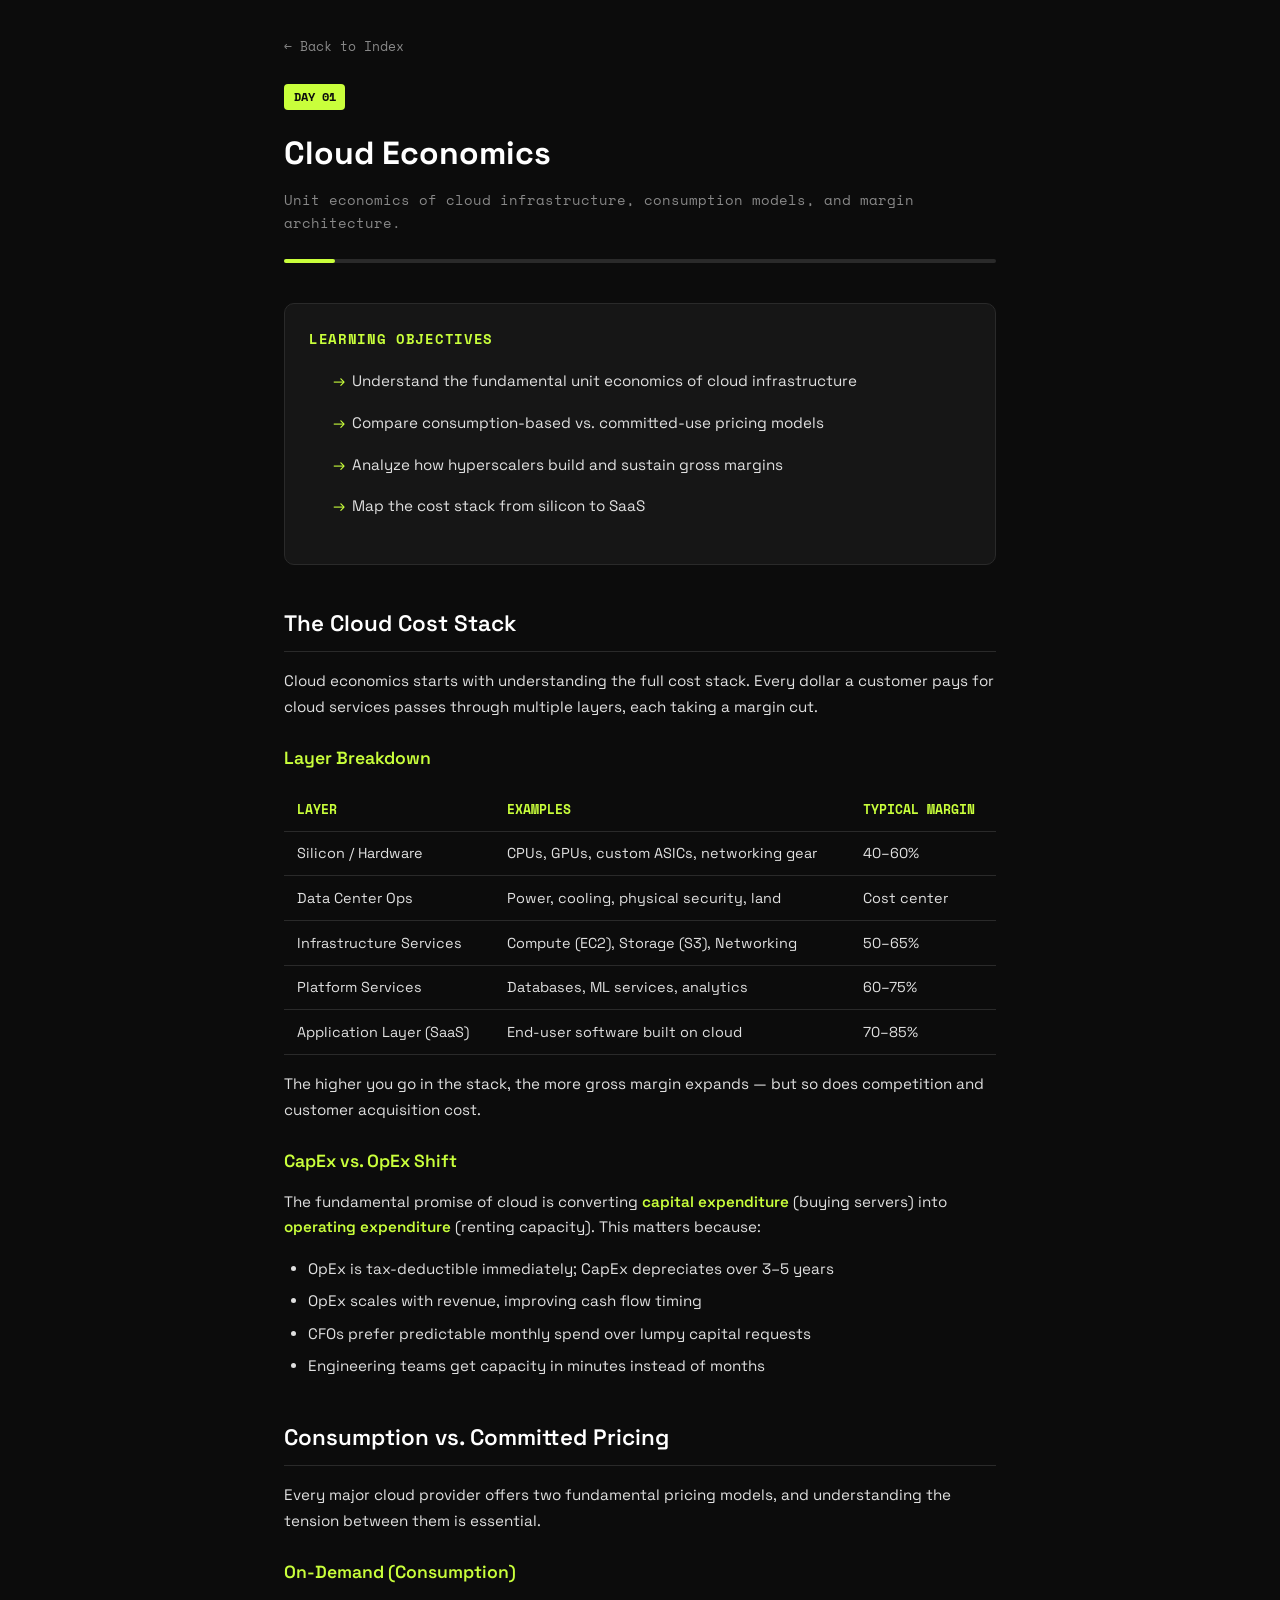
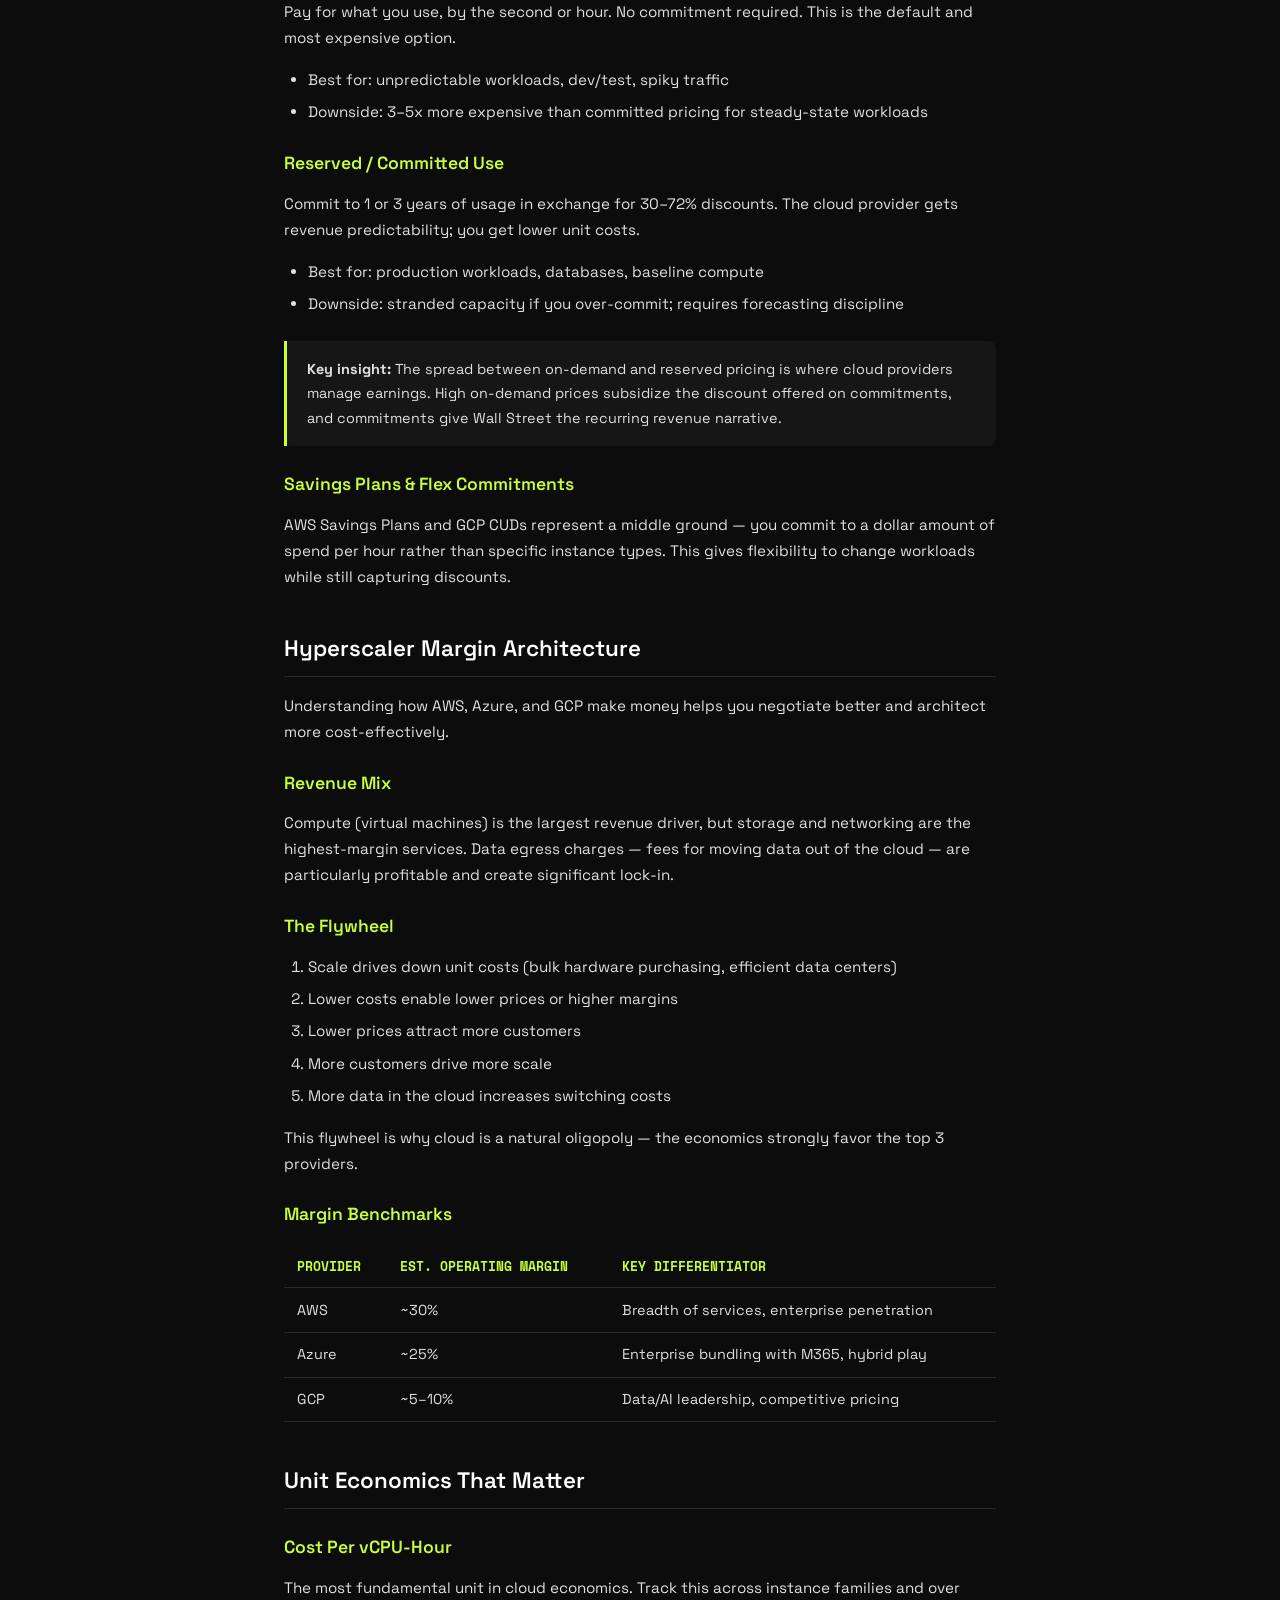
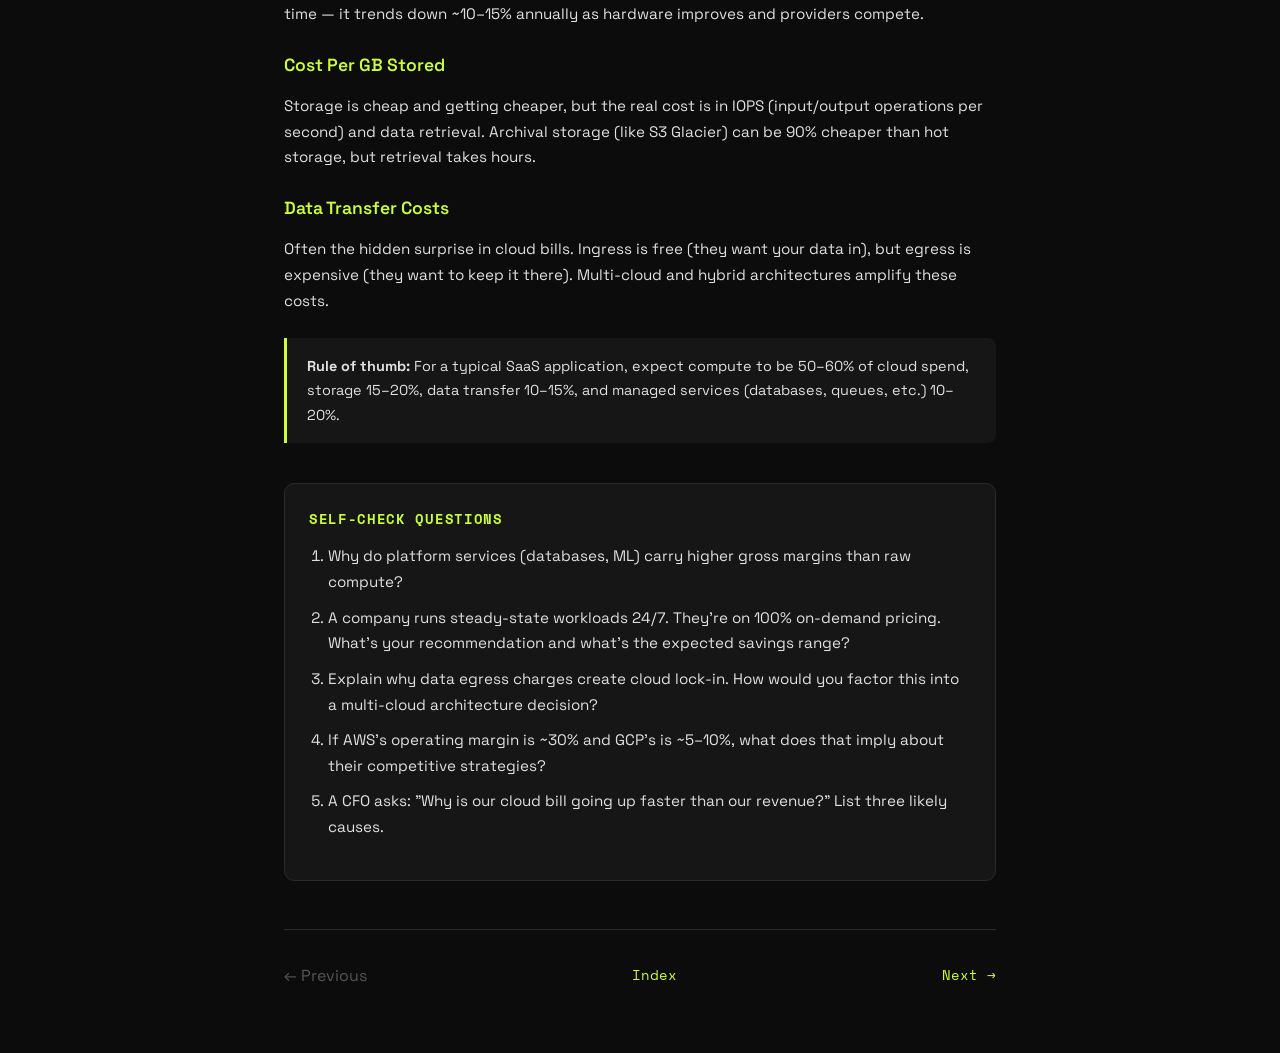
==== day-01.html @ c8cbfab1 "Add lesson HTML files 15 HTML files for the 14-day career upskill lesson site: index.html + day-01 t" ====
<!DOCTYPE html>
<html lang="en">
<head>
  <meta charset="UTF-8">
  <meta name="viewport" content="width=device-width, initial-scale=1.0">
  <title>Day 01 — Cloud Economics | 14-Day Career Upskill</title>
  <link rel="preconnect" href="https://fonts.googleapis.com">
  <link rel="preconnect" href="https://fonts.gstatic.com" crossorigin>
  <link href="https://fonts.googleapis.com/css2?family=Space+Grotesk:wght@400;500;600;700&family=Space+Mono:wght@400;700&display=swap" rel="stylesheet">
  <style>
    *, *::before, *::after { box-sizing: border-box; margin: 0; padding: 0; }
    body { background: #0c0c0c; color: #e0e0e0; font-family: 'Space Grotesk', sans-serif; line-height: 1.7; min-height: 100vh; }
    .container { max-width: 760px; margin: 0 auto; padding: 2rem 1.5rem 4rem; }
    header { margin-bottom: 2.5rem; }
    .day-badge { display: inline-block; font-family: 'Space Mono', monospace; font-size: 0.75rem; font-weight: 700; color: #0c0c0c; background: #c9ff3b; padding: 0.2rem 0.6rem; border-radius: 4px; margin-bottom: 1rem; }
    h1 { font-size: 2rem; font-weight: 700; color: #fff; margin-bottom: 0.5rem; }
    .subtitle { font-family: 'Space Mono', monospace; font-size: 0.85rem; color: #888; }
    .progress-bar { width: 100%; height: 4px; background: #2a2a2a; border-radius: 2px; margin: 1.5rem 0; }
    .progress-fill { height: 100%; background: #c9ff3b; border-radius: 2px; width: 7.14%; }
    .objectives { background: #161616; border: 1px solid #2a2a2a; border-radius: 10px; padding: 1.5rem; margin-bottom: 2.5rem; }
    .objectives h2 { font-size: 0.85rem; font-family: 'Space Mono', monospace; color: #c9ff3b; text-transform: uppercase; letter-spacing: 0.05em; margin-bottom: 0.75rem; }
    .objectives ul { list-style: none; }
    .objectives li { padding: 0.3rem 0; padding-left: 1.2rem; position: relative; font-size: 0.95rem; }
    .objectives li::before { content: '→'; position: absolute; left: 0; color: #c9ff3b; }
    section { margin-bottom: 2.5rem; }
    section h2 { font-size: 1.4rem; font-weight: 600; color: #fff; margin-bottom: 1rem; border-bottom: 1px solid #2a2a2a; padding-bottom: 0.5rem; }
    section h3 { font-size: 1.1rem; font-weight: 600; color: #c9ff3b; margin: 1.5rem 0 0.75rem; }
    p { margin-bottom: 1rem; font-size: 0.95rem; }
    ul, ol { margin: 0.5rem 0 1rem 1.5rem; font-size: 0.95rem; }
    li { margin-bottom: 0.4rem; }
    .key-term { color: #c9ff3b; font-weight: 600; }
    .callout { background: #161616; border-left: 3px solid #c9ff3b; padding: 1rem 1.25rem; margin: 1.5rem 0; border-radius: 0 8px 8px 0; font-size: 0.9rem; }
    .self-check { background: #161616; border: 1px solid #2a2a2a; border-radius: 10px; padding: 1.5rem; margin: 2.5rem 0; }
    .self-check h2 { font-size: 0.85rem; font-family: 'Space Mono', monospace; color: #c9ff3b; text-transform: uppercase; letter-spacing: 0.05em; margin-bottom: 0.75rem; }
    .self-check ol { margin-left: 1.2rem; }
    .self-check li { margin-bottom: 0.6rem; font-size: 0.95rem; }
    nav.lesson-nav { display: flex; justify-content: space-between; align-items: center; padding-top: 2rem; border-top: 1px solid #2a2a2a; margin-top: 3rem; }
    nav.lesson-nav a { font-family: 'Space Mono', monospace; font-size: 0.85rem; color: #c9ff3b; text-decoration: none; transition: opacity 0.2s; }
    nav.lesson-nav a:hover { opacity: 0.8; }
    nav.lesson-nav .disabled { color: #555; pointer-events: none; }
    .back-link { display: inline-block; font-family: 'Space Mono', monospace; font-size: 0.8rem; color: #888; text-decoration: none; margin-bottom: 1.5rem; transition: color 0.2s; }
    .back-link:hover { color: #c9ff3b; }
    code { font-family: 'Space Mono', monospace; background: #1a1a1a; padding: 0.15rem 0.4rem; border-radius: 4px; font-size: 0.85rem; color: #c9ff3b; }
    table { width: 100%; border-collapse: collapse; margin: 1rem 0; font-size: 0.9rem; }
    th, td { padding: 0.6rem 0.8rem; text-align: left; border-bottom: 1px solid #2a2a2a; }
    th { color: #c9ff3b; font-family: 'Space Mono', monospace; font-size: 0.8rem; text-transform: uppercase; }
  </style>
</head>
<body>
  <div class="container">
    <a href="index.html" class="back-link">← Back to Index</a>
    <header>
      <span class="day-badge">DAY 01</span>
      <h1>Cloud Economics</h1>
      <p class="subtitle">Unit economics of cloud infrastructure, consumption models, and margin architecture.</p>
      <div class="progress-bar"><div class="progress-fill"></div></div>
    </header>

    <div class="objectives">
      <h2>Learning Objectives</h2>
      <ul>
        <li>Understand the fundamental unit economics of cloud infrastructure</li>
        <li>Compare consumption-based vs. committed-use pricing models</li>
        <li>Analyze how hyperscalers build and sustain gross margins</li>
        <li>Map the cost stack from silicon to SaaS</li>
      </ul>
    </div>

    <section>
      <h2>The Cloud Cost Stack</h2>
      <p>Cloud economics starts with understanding the full cost stack. Every dollar a customer pays for cloud services passes through multiple layers, each taking a margin cut.</p>

      <h3>Layer Breakdown</h3>
      <table>
        <thead>
          <tr><th>Layer</th><th>Examples</th><th>Typical Margin</th></tr>
        </thead>
        <tbody>
          <tr><td>Silicon / Hardware</td><td>CPUs, GPUs, custom ASICs, networking gear</td><td>40–60%</td></tr>
          <tr><td>Data Center Ops</td><td>Power, cooling, physical security, land</td><td>Cost center</td></tr>
          <tr><td>Infrastructure Services</td><td>Compute (EC2), Storage (S3), Networking</td><td>50–65%</td></tr>
          <tr><td>Platform Services</td><td>Databases, ML services, analytics</td><td>60–75%</td></tr>
          <tr><td>Application Layer (SaaS)</td><td>End-user software built on cloud</td><td>70–85%</td></tr>
        </tbody>
      </table>
      <p>The higher you go in the stack, the more gross margin expands — but so does competition and customer acquisition cost.</p>

      <h3>CapEx vs. OpEx Shift</h3>
      <p>The fundamental promise of cloud is converting <span class="key-term">capital expenditure</span> (buying servers) into <span class="key-term">operating expenditure</span> (renting capacity). This matters because:</p>
      <ul>
        <li>OpEx is tax-deductible immediately; CapEx depreciates over 3–5 years</li>
        <li>OpEx scales with revenue, improving cash flow timing</li>
        <li>CFOs prefer predictable monthly spend over lumpy capital requests</li>
        <li>Engineering teams get capacity in minutes instead of months</li>
      </ul>
    </section>

    <section>
      <h2>Consumption vs. Committed Pricing</h2>
      <p>Every major cloud provider offers two fundamental pricing models, and understanding the tension between them is essential.</p>

      <h3>On-Demand (Consumption)</h3>
      <p>Pay for what you use, by the second or hour. No commitment required. This is the default and most expensive option.</p>
      <ul>
        <li>Best for: unpredictable workloads, dev/test, spiky traffic</li>
        <li>Downside: 3–5x more expensive than committed pricing for steady-state workloads</li>
      </ul>

      <h3>Reserved / Committed Use</h3>
      <p>Commit to 1 or 3 years of usage in exchange for 30–72% discounts. The cloud provider gets revenue predictability; you get lower unit costs.</p>
      <ul>
        <li>Best for: production workloads, databases, baseline compute</li>
        <li>Downside: stranded capacity if you over-commit; requires forecasting discipline</li>
      </ul>

      <div class="callout">
        <strong>Key insight:</strong> The spread between on-demand and reserved pricing is where cloud providers manage earnings. High on-demand prices subsidize the discount offered on commitments, and commitments give Wall Street the recurring revenue narrative.
      </div>

      <h3>Savings Plans & Flex Commitments</h3>
      <p>AWS Savings Plans and GCP CUDs represent a middle ground — you commit to a dollar amount of spend per hour rather than specific instance types. This gives flexibility to change workloads while still capturing discounts.</p>
    </section>

    <section>
      <h2>Hyperscaler Margin Architecture</h2>
      <p>Understanding how AWS, Azure, and GCP make money helps you negotiate better and architect more cost-effectively.</p>

      <h3>Revenue Mix</h3>
      <p>Compute (virtual machines) is the largest revenue driver, but storage and networking are the highest-margin services. Data egress charges — fees for moving data out of the cloud — are particularly profitable and create significant lock-in.</p>

      <h3>The Flywheel</h3>
      <ol>
        <li>Scale drives down unit costs (bulk hardware purchasing, efficient data centers)</li>
        <li>Lower costs enable lower prices or higher margins</li>
        <li>Lower prices attract more customers</li>
        <li>More customers drive more scale</li>
        <li>More data in the cloud increases switching costs</li>
      </ol>
      <p>This flywheel is why cloud is a natural oligopoly — the economics strongly favor the top 3 providers.</p>

      <h3>Margin Benchmarks</h3>
      <table>
        <thead>
          <tr><th>Provider</th><th>Est. Operating Margin</th><th>Key Differentiator</th></tr>
        </thead>
        <tbody>
          <tr><td>AWS</td><td>~30%</td><td>Breadth of services, enterprise penetration</td></tr>
          <tr><td>Azure</td><td>~25%</td><td>Enterprise bundling with M365, hybrid play</td></tr>
          <tr><td>GCP</td><td>~5–10%</td><td>Data/AI leadership, competitive pricing</td></tr>
        </tbody>
      </table>
    </section>

    <section>
      <h2>Unit Economics That Matter</h2>

      <h3>Cost Per vCPU-Hour</h3>
      <p>The most fundamental unit in cloud economics. Track this across instance families and over time — it trends down ~10–15% annually as hardware improves and providers compete.</p>

      <h3>Cost Per GB Stored</h3>
      <p>Storage is cheap and getting cheaper, but the real cost is in IOPS (input/output operations per second) and data retrieval. Archival storage (like S3 Glacier) can be 90% cheaper than hot storage, but retrieval takes hours.</p>

      <h3>Data Transfer Costs</h3>
      <p>Often the hidden surprise in cloud bills. Ingress is free (they want your data in), but egress is expensive (they want to keep it there). Multi-cloud and hybrid architectures amplify these costs.</p>

      <div class="callout">
        <strong>Rule of thumb:</strong> For a typical SaaS application, expect compute to be 50–60% of cloud spend, storage 15–20%, data transfer 10–15%, and managed services (databases, queues, etc.) 10–20%.
      </div>
    </section>

    <div class="self-check">
      <h2>Self-Check Questions</h2>
      <ol>
        <li>Why do platform services (databases, ML) carry higher gross margins than raw compute?</li>
        <li>A company runs steady-state workloads 24/7. They're on 100% on-demand pricing. What's your recommendation and what's the expected savings range?</li>
        <li>Explain why data egress charges create cloud lock-in. How would you factor this into a multi-cloud architecture decision?</li>
        <li>If AWS's operating margin is ~30% and GCP's is ~5–10%, what does that imply about their competitive strategies?</li>
        <li>A CFO asks: "Why is our cloud bill going up faster than our revenue?" List three likely causes.</li>
      </ol>
    </div>

    <nav class="lesson-nav">
      <span class="disabled">← Previous</span>
      <a href="index.html">Index</a>
      <a href="day-02.html">Next →</a>
    </nav>
  </div>
</body>
</html>
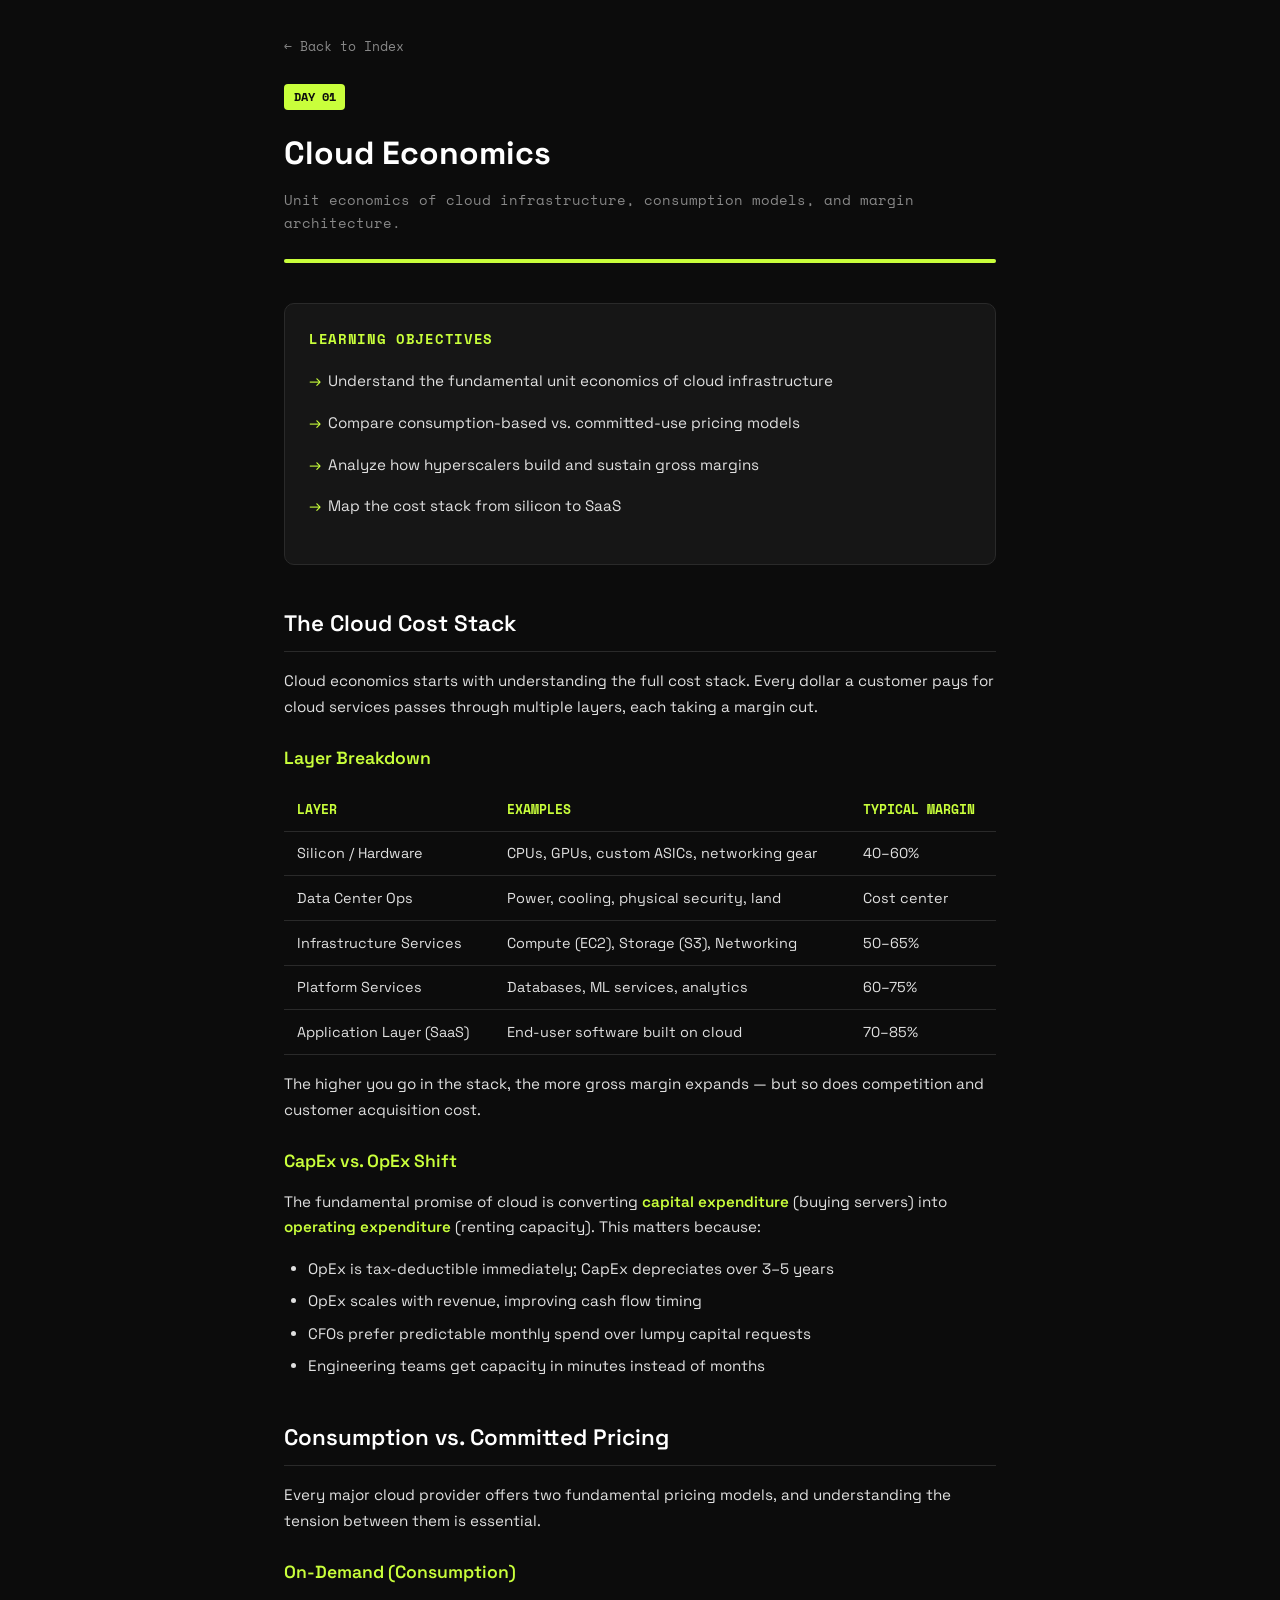
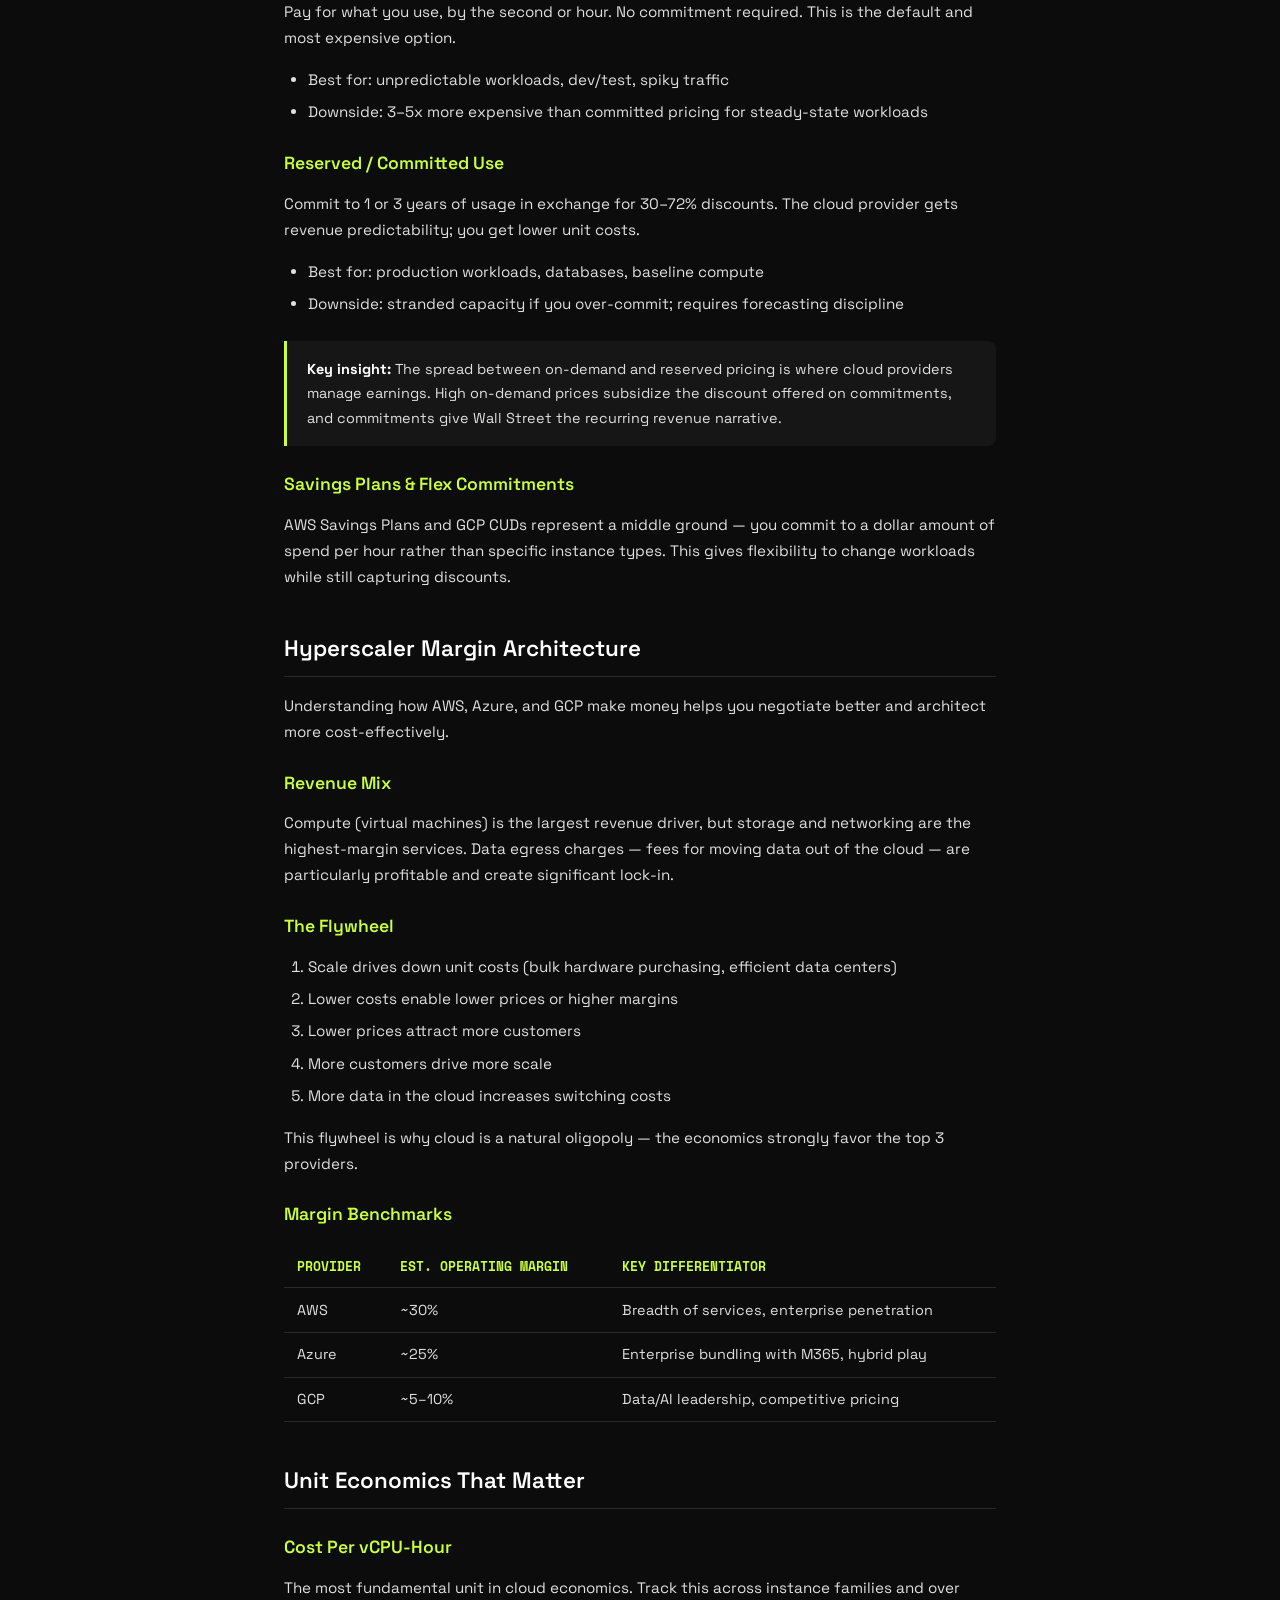
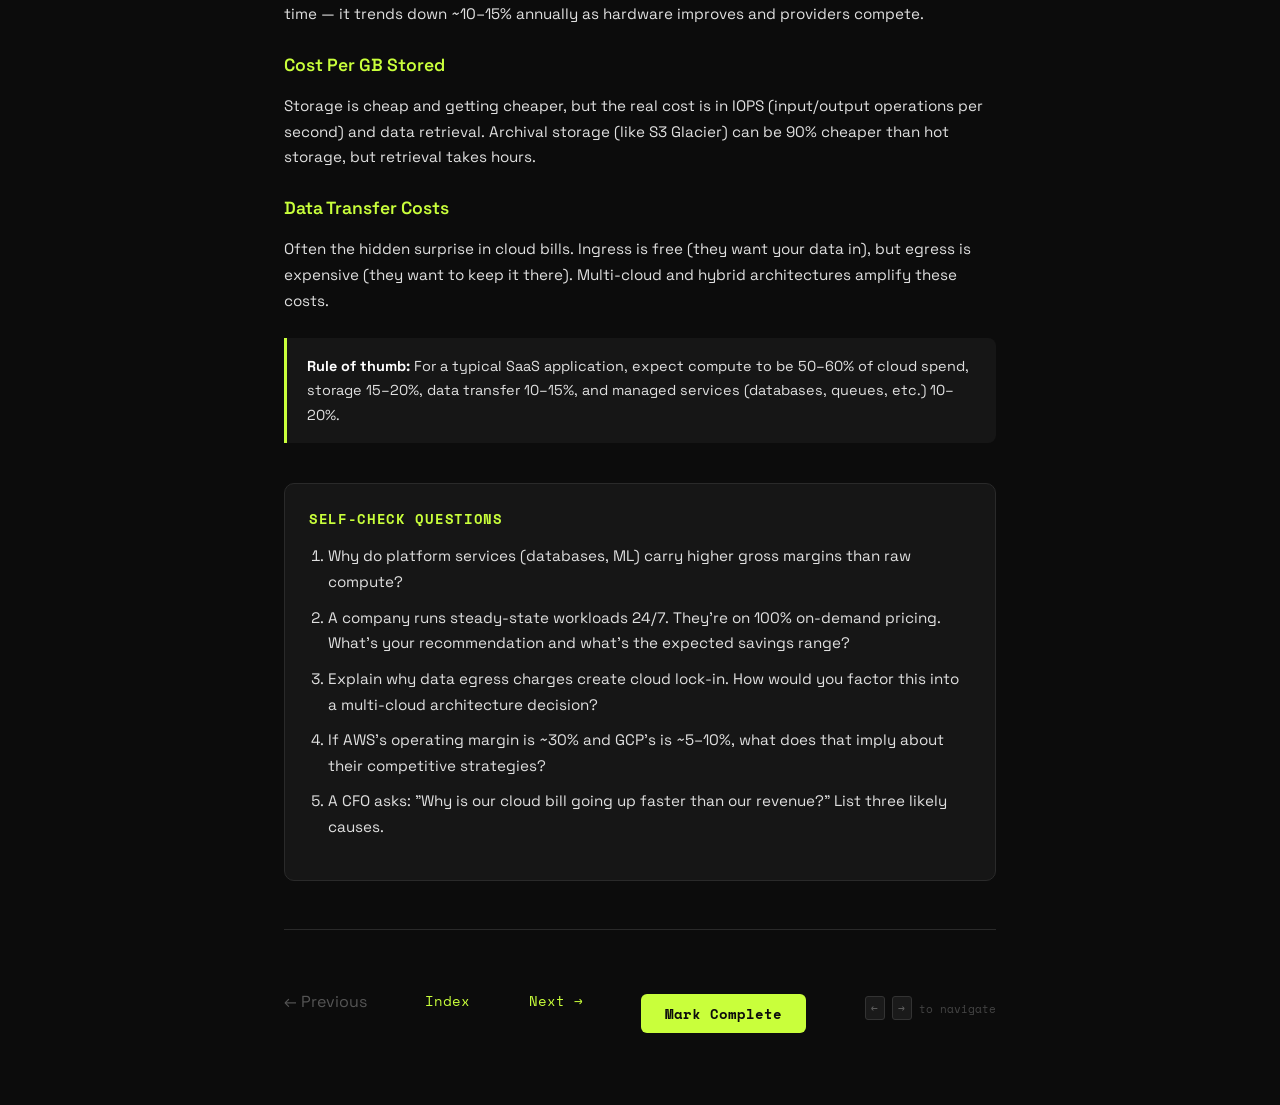
==== commit 5a081087: "Improve site: shared CSS, progress tracking, keyboard nav, OG tags - Extract inline styles to shared" ====
--- a/day-01.html
+++ b/day-01.html
@@ -4,49 +4,18 @@
   <meta charset="UTF-8">
   <meta name="viewport" content="width=device-width, initial-scale=1.0">
   <title>Day 01 — Cloud Economics | 14-Day Career Upskill</title>
+  <meta name="description" content="Unit economics of cloud infrastructure, consumption models, and margin architecture.">
+  <meta property="og:title" content="Day 01 — Cloud Economics">
+  <meta property="og:description" content="Unit economics of cloud infrastructure, consumption models, and margin architecture.">
+  <meta property="og:type" content="website">
+  <link rel="icon" href="favicon.svg" type="image/svg+xml">
   <link rel="preconnect" href="https://fonts.googleapis.com">
   <link rel="preconnect" href="https://fonts.gstatic.com" crossorigin>
   <link href="https://fonts.googleapis.com/css2?family=Space+Grotesk:wght@400;500;600;700&family=Space+Mono:wght@400;700&display=swap" rel="stylesheet">
-  <style>
-    *, *::before, *::after { box-sizing: border-box; margin: 0; padding: 0; }
-    body { background: #0c0c0c; color: #e0e0e0; font-family: 'Space Grotesk', sans-serif; line-height: 1.7; min-height: 100vh; }
-    .container { max-width: 760px; margin: 0 auto; padding: 2rem 1.5rem 4rem; }
-    header { margin-bottom: 2.5rem; }
-    .day-badge { display: inline-block; font-family: 'Space Mono', monospace; font-size: 0.75rem; font-weight: 700; color: #0c0c0c; background: #c9ff3b; padding: 0.2rem 0.6rem; border-radius: 4px; margin-bottom: 1rem; }
-    h1 { font-size: 2rem; font-weight: 700; color: #fff; margin-bottom: 0.5rem; }
-    .subtitle { font-family: 'Space Mono', monospace; font-size: 0.85rem; color: #888; }
-    .progress-bar { width: 100%; height: 4px; background: #2a2a2a; border-radius: 2px; margin: 1.5rem 0; }
-    .progress-fill { height: 100%; background: #c9ff3b; border-radius: 2px; width: 7.14%; }
-    .objectives { background: #161616; border: 1px solid #2a2a2a; border-radius: 10px; padding: 1.5rem; margin-bottom: 2.5rem; }
-    .objectives h2 { font-size: 0.85rem; font-family: 'Space Mono', monospace; color: #c9ff3b; text-transform: uppercase; letter-spacing: 0.05em; margin-bottom: 0.75rem; }
-    .objectives ul { list-style: none; }
-    .objectives li { padding: 0.3rem 0; padding-left: 1.2rem; position: relative; font-size: 0.95rem; }
-    .objectives li::before { content: '→'; position: absolute; left: 0; color: #c9ff3b; }
-    section { margin-bottom: 2.5rem; }
-    section h2 { font-size: 1.4rem; font-weight: 600; color: #fff; margin-bottom: 1rem; border-bottom: 1px solid #2a2a2a; padding-bottom: 0.5rem; }
-    section h3 { font-size: 1.1rem; font-weight: 600; color: #c9ff3b; margin: 1.5rem 0 0.75rem; }
-    p { margin-bottom: 1rem; font-size: 0.95rem; }
-    ul, ol { margin: 0.5rem 0 1rem 1.5rem; font-size: 0.95rem; }
-    li { margin-bottom: 0.4rem; }
-    .key-term { color: #c9ff3b; font-weight: 600; }
-    .callout { background: #161616; border-left: 3px solid #c9ff3b; padding: 1rem 1.25rem; margin: 1.5rem 0; border-radius: 0 8px 8px 0; font-size: 0.9rem; }
-    .self-check { background: #161616; border: 1px solid #2a2a2a; border-radius: 10px; padding: 1.5rem; margin: 2.5rem 0; }
-    .self-check h2 { font-size: 0.85rem; font-family: 'Space Mono', monospace; color: #c9ff3b; text-transform: uppercase; letter-spacing: 0.05em; margin-bottom: 0.75rem; }
-    .self-check ol { margin-left: 1.2rem; }
-    .self-check li { margin-bottom: 0.6rem; font-size: 0.95rem; }
-    nav.lesson-nav { display: flex; justify-content: space-between; align-items: center; padding-top: 2rem; border-top: 1px solid #2a2a2a; margin-top: 3rem; }
-    nav.lesson-nav a { font-family: 'Space Mono', monospace; font-size: 0.85rem; color: #c9ff3b; text-decoration: none; transition: opacity 0.2s; }
-    nav.lesson-nav a:hover { opacity: 0.8; }
-    nav.lesson-nav .disabled { color: #555; pointer-events: none; }
-    .back-link { display: inline-block; font-family: 'Space Mono', monospace; font-size: 0.8rem; color: #888; text-decoration: none; margin-bottom: 1.5rem; transition: color 0.2s; }
-    .back-link:hover { color: #c9ff3b; }
-    code { font-family: 'Space Mono', monospace; background: #1a1a1a; padding: 0.15rem 0.4rem; border-radius: 4px; font-size: 0.85rem; color: #c9ff3b; }
-    table { width: 100%; border-collapse: collapse; margin: 1rem 0; font-size: 0.9rem; }
-    th, td { padding: 0.6rem 0.8rem; text-align: left; border-bottom: 1px solid #2a2a2a; }
-    th { color: #c9ff3b; font-family: 'Space Mono', monospace; font-size: 0.8rem; text-transform: uppercase; }
-  </style>
+  <link rel="stylesheet" href="styles.css">
 </head>
 <body>
+
   <div class="container">
     <a href="index.html" class="back-link">← Back to Index</a>
     <header>
@@ -183,7 +152,13 @@
       <span class="disabled">← Previous</span>
       <a href="index.html">Index</a>
       <a href="day-02.html">Next →</a>
-    </nav>
+    
+    <div class="mark-complete-wrapper">
+      <button class="mark-complete-btn" data-day="01">Mark Complete</button>
+    </div>
+    <div class="keyboard-hint"><kbd>&larr;</kbd> <kbd>&rarr;</kbd> to navigate</div>
+</nav>
   </div>
+  <script src="app.js"></script>
 </body>
 </html>
--- a/styles.css
+++ b/styles.css
@@ -0,0 +1,292 @@
+/* ===== Reset & Base ===== */
+*, *::before, *::after { box-sizing: border-box; margin: 0; padding: 0; }
+html { scroll-behavior: smooth; }
+body {
+  background: #0c0c0c;
+  color: #e0e0e0;
+  font-family: 'Space Grotesk', sans-serif;
+  line-height: 1.7;
+  min-height: 100vh;
+  -webkit-font-smoothing: antialiased;
+  -moz-osx-font-smoothing: grayscale;
+}
+
+/* ===== Layout ===== */
+.container { max-width: 760px; margin: 0 auto; padding: 2rem 1.5rem 4rem; }
+.container--wide { max-width: 960px; }
+
+/* ===== Index Page ===== */
+.hero { text-align: center; padding: 4rem 0 3rem; }
+.hero h1 { font-size: 2.5rem; font-weight: 700; color: #fff; margin-bottom: 0.5rem; }
+.hero .accent { color: #c9ff3b; }
+.hero p { font-family: 'Space Mono', monospace; font-size: 0.9rem; color: #888; max-width: 600px; margin: 0 auto; }
+
+.day-grid {
+  display: grid;
+  grid-template-columns: repeat(auto-fill, minmax(280px, 1fr));
+  gap: 1rem;
+  margin-top: 2rem;
+}
+
+.day-card {
+  background: #161616;
+  border: 1px solid #2a2a2a;
+  border-radius: 12px;
+  padding: 1.5rem;
+  transition: border-color 0.2s, transform 0.2s, box-shadow 0.2s;
+  text-decoration: none;
+  color: inherit;
+  display: block;
+  position: relative;
+}
+.day-card:hover {
+  border-color: #c9ff3b;
+  transform: translateY(-2px);
+  box-shadow: 0 4px 20px rgba(201, 255, 59, 0.08);
+}
+.day-card.completed { border-color: #2f9e44; }
+.day-card.completed .day-badge { background: #2f9e44; }
+.day-card .check-mark {
+  position: absolute;
+  top: 1rem;
+  right: 1rem;
+  width: 22px;
+  height: 22px;
+  border-radius: 50%;
+  background: #2f9e44;
+  color: #fff;
+  font-size: 0.75rem;
+  display: none;
+  align-items: center;
+  justify-content: center;
+  font-weight: 700;
+}
+.day-card.completed .check-mark { display: flex; }
+
+.day-card h2 { font-size: 1.1rem; font-weight: 600; color: #fff; margin-bottom: 0.4rem; }
+.day-card p { font-size: 0.85rem; color: #999; }
+
+.progress-summary {
+  text-align: center;
+  font-family: 'Space Mono', monospace;
+  font-size: 0.85rem;
+  color: #888;
+  margin-top: 1.5rem;
+}
+.progress-summary .count { color: #c9ff3b; font-weight: 700; }
+.progress-summary .progress-bar-index {
+  width: 200px;
+  height: 4px;
+  background: #2a2a2a;
+  border-radius: 2px;
+  margin: 0.75rem auto 0;
+  overflow: hidden;
+}
+.progress-summary .progress-bar-index .fill {
+  height: 100%;
+  background: #c9ff3b;
+  border-radius: 2px;
+  transition: width 0.5s ease;
+}
+
+.footer {
+  text-align: center;
+  padding: 3rem 0 2rem;
+  font-family: 'Space Mono', monospace;
+  font-size: 0.75rem;
+  color: #555;
+}
+
+/* ===== Lesson Pages ===== */
+header { margin-bottom: 2.5rem; }
+
+.day-badge {
+  display: inline-block;
+  font-family: 'Space Mono', monospace;
+  font-size: 0.75rem;
+  font-weight: 700;
+  color: #0c0c0c;
+  background: #c9ff3b;
+  padding: 0.2rem 0.6rem;
+  border-radius: 4px;
+  margin-bottom: 1rem;
+}
+
+h1 { font-size: 2rem; font-weight: 700; color: #fff; margin-bottom: 0.5rem; }
+.subtitle { font-family: 'Space Mono', monospace; font-size: 0.85rem; color: #888; }
+
+.progress-bar { width: 100%; height: 4px; background: #2a2a2a; border-radius: 2px; margin: 1.5rem 0; }
+.progress-fill { height: 100%; background: #c9ff3b; border-radius: 2px; transition: width 0.3s ease; }
+
+.back-link {
+  display: inline-block;
+  font-family: 'Space Mono', monospace;
+  font-size: 0.8rem;
+  color: #888;
+  text-decoration: none;
+  margin-bottom: 1.5rem;
+  transition: color 0.2s;
+}
+.back-link:hover { color: #c9ff3b; }
+
+/* ===== Content ===== */
+section { margin-bottom: 2.5rem; }
+section h2 {
+  font-size: 1.4rem;
+  font-weight: 600;
+  color: #fff;
+  margin-bottom: 1rem;
+  border-bottom: 1px solid #2a2a2a;
+  padding-bottom: 0.5rem;
+}
+section h3 {
+  font-size: 1.1rem;
+  font-weight: 600;
+  color: #c9ff3b;
+  margin: 1.5rem 0 0.75rem;
+}
+p { margin-bottom: 1rem; font-size: 0.95rem; }
+ul, ol { margin: 0.5rem 0 1rem 1.5rem; font-size: 0.95rem; }
+li { margin-bottom: 0.4rem; }
+strong { color: #fff; }
+
+.key-term { color: #c9ff3b; font-weight: 600; }
+
+.callout {
+  background: #161616;
+  border-left: 3px solid #c9ff3b;
+  padding: 1rem 1.25rem;
+  margin: 1.5rem 0;
+  border-radius: 0 8px 8px 0;
+  font-size: 0.9rem;
+}
+
+code {
+  font-family: 'Space Mono', monospace;
+  background: #1a1a1a;
+  padding: 0.15rem 0.4rem;
+  border-radius: 4px;
+  font-size: 0.85rem;
+  color: #c9ff3b;
+}
+
+/* ===== Tables ===== */
+.table-wrapper { overflow-x: auto; -webkit-overflow-scrolling: touch; }
+table { width: 100%; border-collapse: collapse; margin: 1rem 0; font-size: 0.9rem; }
+th, td { padding: 0.6rem 0.8rem; text-align: left; border-bottom: 1px solid #2a2a2a; }
+th {
+  color: #c9ff3b;
+  font-family: 'Space Mono', monospace;
+  font-size: 0.8rem;
+  text-transform: uppercase;
+  white-space: nowrap;
+}
+
+/* ===== Objectives & Self-Check ===== */
+.objectives, .self-check {
+  background: #161616;
+  border: 1px solid #2a2a2a;
+  border-radius: 10px;
+  padding: 1.5rem;
+}
+.objectives { margin-bottom: 2.5rem; }
+.self-check { margin: 2.5rem 0; }
+
+.objectives h2, .self-check h2 {
+  font-size: 0.85rem;
+  font-family: 'Space Mono', monospace;
+  color: #c9ff3b;
+  text-transform: uppercase;
+  letter-spacing: 0.05em;
+  margin-bottom: 0.75rem;
+  border-bottom: none;
+  padding-bottom: 0;
+}
+
+.objectives ul { list-style: none; margin-left: 0; }
+.objectives li { padding: 0.3rem 0; padding-left: 1.2rem; position: relative; font-size: 0.95rem; }
+.objectives li::before { content: '\2192'; position: absolute; left: 0; color: #c9ff3b; }
+
+.self-check ol { margin-left: 1.2rem; }
+.self-check li { margin-bottom: 0.6rem; font-size: 0.95rem; }
+
+/* ===== Lesson Navigation ===== */
+nav.lesson-nav {
+  display: flex;
+  justify-content: space-between;
+  align-items: center;
+  padding-top: 2rem;
+  border-top: 1px solid #2a2a2a;
+  margin-top: 3rem;
+}
+nav.lesson-nav a {
+  font-family: 'Space Mono', monospace;
+  font-size: 0.85rem;
+  color: #c9ff3b;
+  text-decoration: none;
+  transition: opacity 0.2s;
+}
+nav.lesson-nav a:hover { opacity: 0.8; }
+nav.lesson-nav .disabled { color: #555; pointer-events: none; }
+
+/* ===== Mark Complete Button ===== */
+.mark-complete-wrapper { text-align: center; margin: 2rem 0 0.5rem; }
+.mark-complete-btn {
+  font-family: 'Space Mono', monospace;
+  font-size: 0.85rem;
+  font-weight: 700;
+  color: #0c0c0c;
+  background: #c9ff3b;
+  border: none;
+  padding: 0.6rem 1.5rem;
+  border-radius: 6px;
+  cursor: pointer;
+  transition: opacity 0.2s, transform 0.1s;
+}
+.mark-complete-btn:hover { opacity: 0.9; }
+.mark-complete-btn:active { transform: scale(0.98); }
+.mark-complete-btn.completed { background: #2f9e44; color: #fff; cursor: default; }
+
+/* ===== Keyboard Nav Hint ===== */
+.keyboard-hint {
+  text-align: center;
+  font-family: 'Space Mono', monospace;
+  font-size: 0.7rem;
+  color: #444;
+  margin-top: 0.75rem;
+}
+.keyboard-hint kbd {
+  display: inline-block;
+  padding: 0.1rem 0.35rem;
+  border: 1px solid #333;
+  border-radius: 3px;
+  background: #1a1a1a;
+  color: #666;
+  font-family: 'Space Mono', monospace;
+  font-size: 0.7rem;
+}
+
+/* ===== Responsive ===== */
+@media (max-width: 640px) {
+  .container { padding: 1.25rem 1rem 3rem; }
+  .hero { padding: 2.5rem 0 2rem; }
+  .hero h1 { font-size: 1.8rem; }
+  h1 { font-size: 1.6rem; }
+  section h2 { font-size: 1.2rem; }
+  .day-grid { grid-template-columns: 1fr; }
+  table { font-size: 0.8rem; }
+  th, td { padding: 0.4rem 0.5rem; }
+  nav.lesson-nav { font-size: 0.8rem; }
+  .keyboard-hint { display: none; }
+}
+
+/* ===== Print ===== */
+@media print {
+  body { background: #fff; color: #000; }
+  .back-link, nav.lesson-nav, .mark-complete-wrapper, .keyboard-hint, .progress-bar { display: none; }
+  .day-badge { background: #000; color: #fff; -webkit-print-color-adjust: exact; print-color-adjust: exact; }
+  .callout { border-left-color: #000; background: #f5f5f5; }
+  .objectives, .self-check { background: #f5f5f5; border-color: #ccc; }
+  .objectives h2, .self-check h2, section h3, .key-term, th { color: #000; }
+  a { color: #000; text-decoration: underline; }
+}
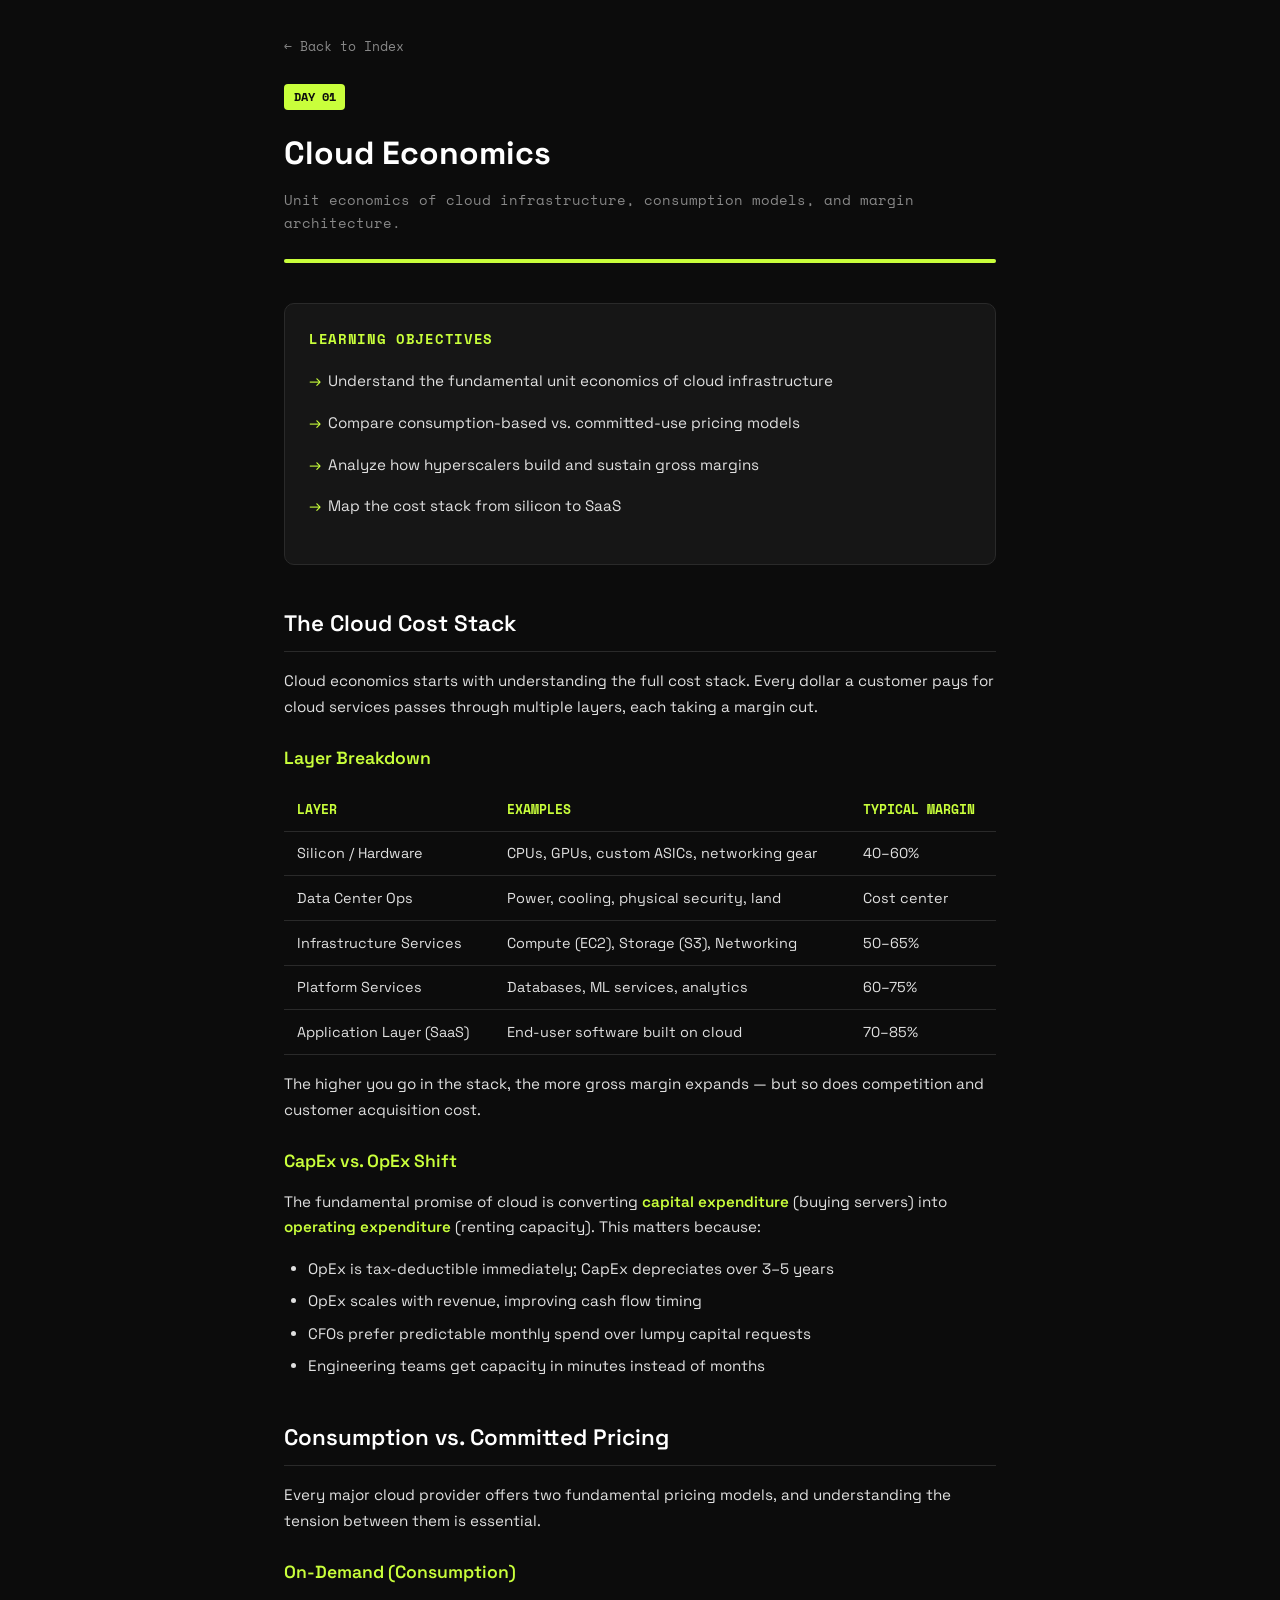
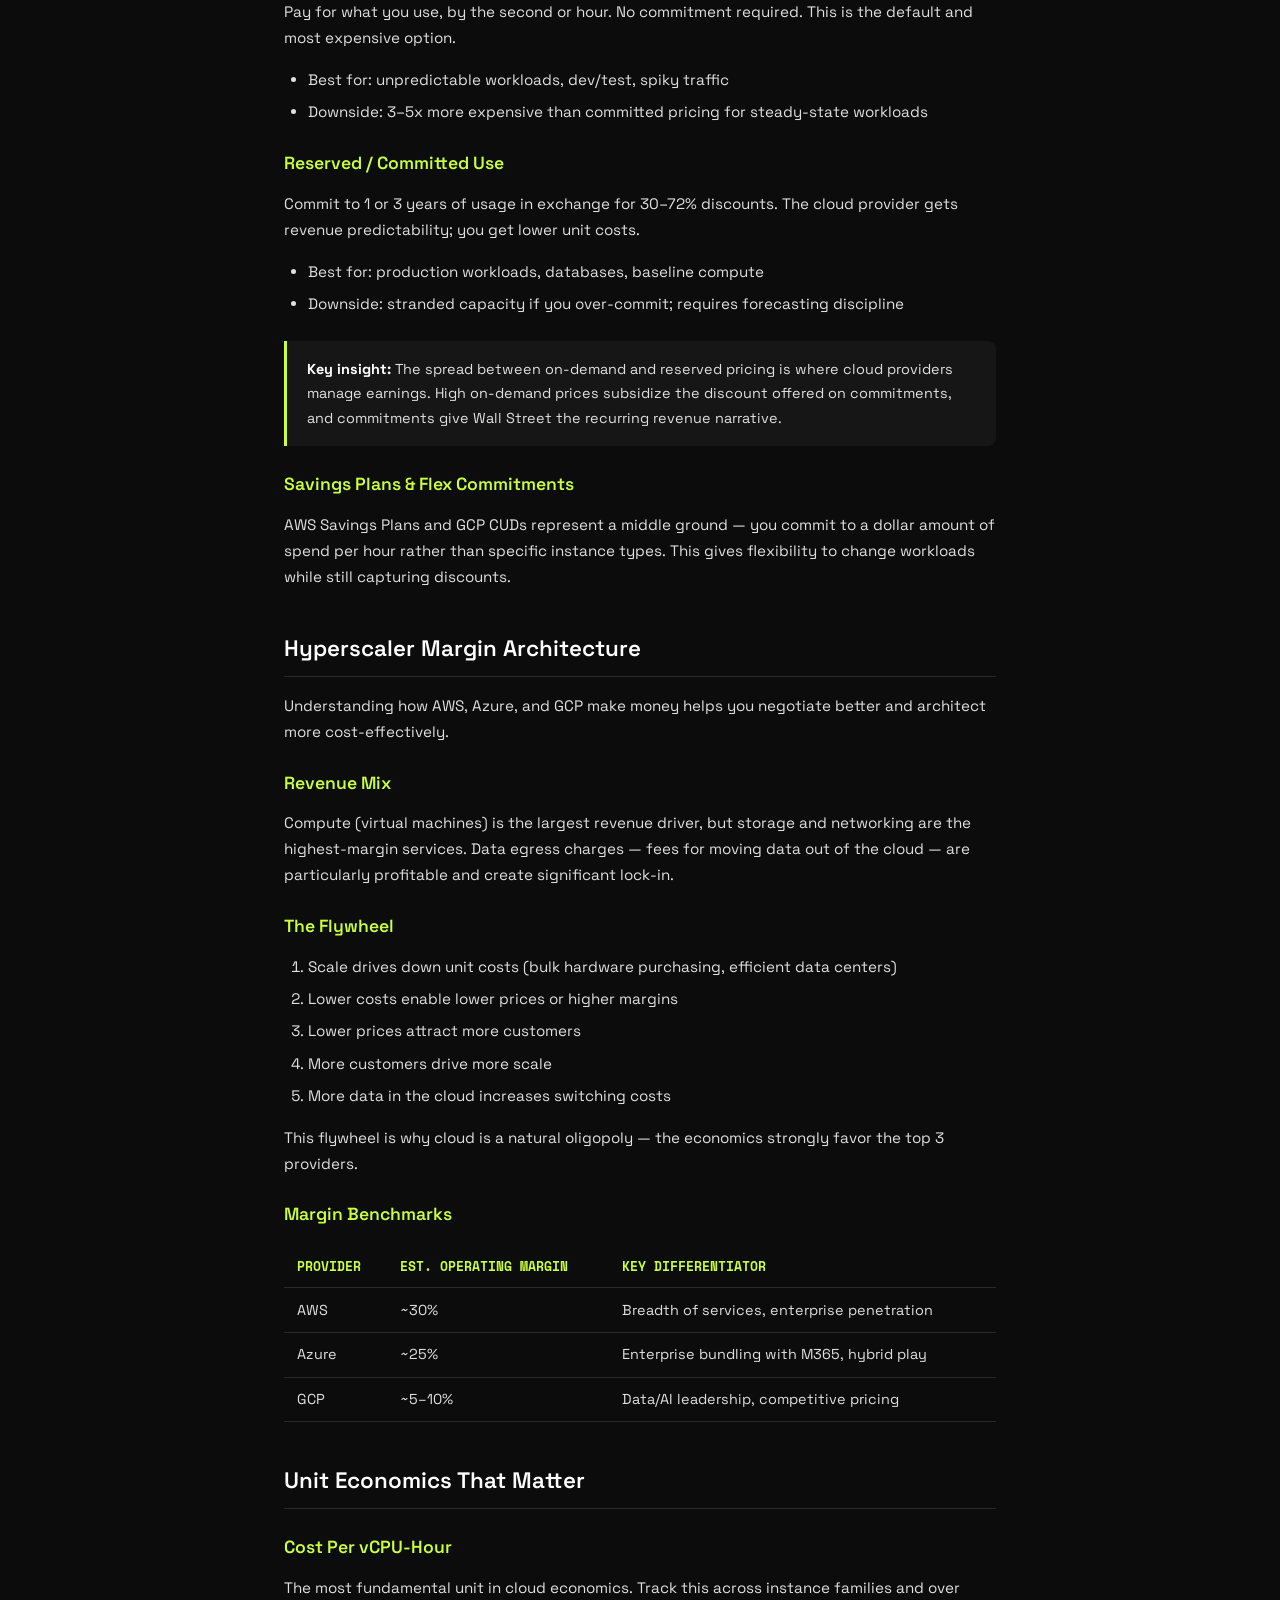
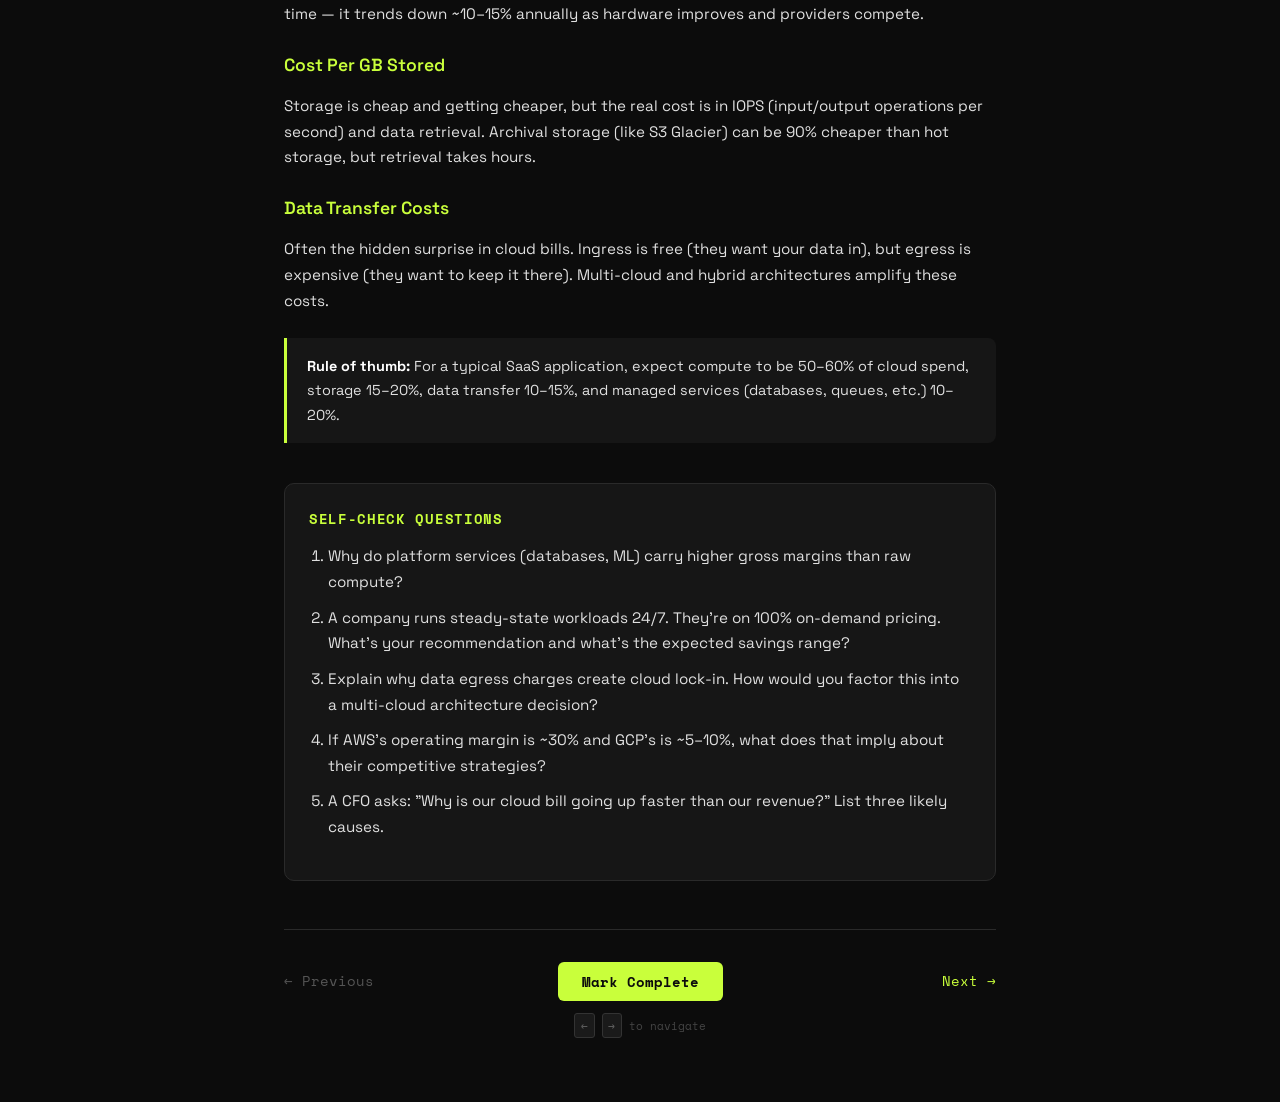
==== commit 0c6e57ec: "fix: consolidate duplicate nav into single 3-column grid row Merged the prev/next links, mark-comple" ====
--- a/day-01.html
+++ b/day-01.html
@@ -149,15 +149,11 @@
     </div>
 
     <nav class="lesson-nav">
-      <span class="disabled">← Previous</span>
-      <a href="index.html">Index</a>
-      <a href="day-02.html">Next →</a>
-    
-    <div class="mark-complete-wrapper">
+      <span class="disabled nav-prev">← Previous</span>
       <button class="mark-complete-btn" data-day="01">Mark Complete</button>
-    </div>
+      <a class="nav-next" href="day-02.html">Next →</a>
+    </nav>
     <div class="keyboard-hint"><kbd>&larr;</kbd> <kbd>&rarr;</kbd> to navigate</div>
-</nav>
   </div>
   <script src="app.js"></script>
 </body>
--- a/styles.css
+++ b/styles.css
@@ -212,14 +212,16 @@
 
 /* ===== Lesson Navigation ===== */
 nav.lesson-nav {
-  display: flex;
-  justify-content: space-between;
+  display: grid;
+  grid-template-columns: 1fr auto 1fr;
   align-items: center;
   padding-top: 2rem;
   border-top: 1px solid #2a2a2a;
   margin-top: 3rem;
-}
-nav.lesson-nav a {
+  gap: 1rem;
+}
+nav.lesson-nav a,
+nav.lesson-nav span {
   font-family: 'Space Mono', monospace;
   font-size: 0.85rem;
   color: #c9ff3b;
@@ -228,9 +230,10 @@
 }
 nav.lesson-nav a:hover { opacity: 0.8; }
 nav.lesson-nav .disabled { color: #555; pointer-events: none; }
+nav.lesson-nav .nav-prev { justify-self: start; }
+nav.lesson-nav .nav-next { justify-self: end; }
 
 /* ===== Mark Complete Button ===== */
-.mark-complete-wrapper { text-align: center; margin: 2rem 0 0.5rem; }
 .mark-complete-btn {
   font-family: 'Space Mono', monospace;
   font-size: 0.85rem;
@@ -242,6 +245,7 @@
   border-radius: 6px;
   cursor: pointer;
   transition: opacity 0.2s, transform 0.1s;
+  justify-self: center;
 }
 .mark-complete-btn:hover { opacity: 0.9; }
 .mark-complete-btn:active { transform: scale(0.98); }
